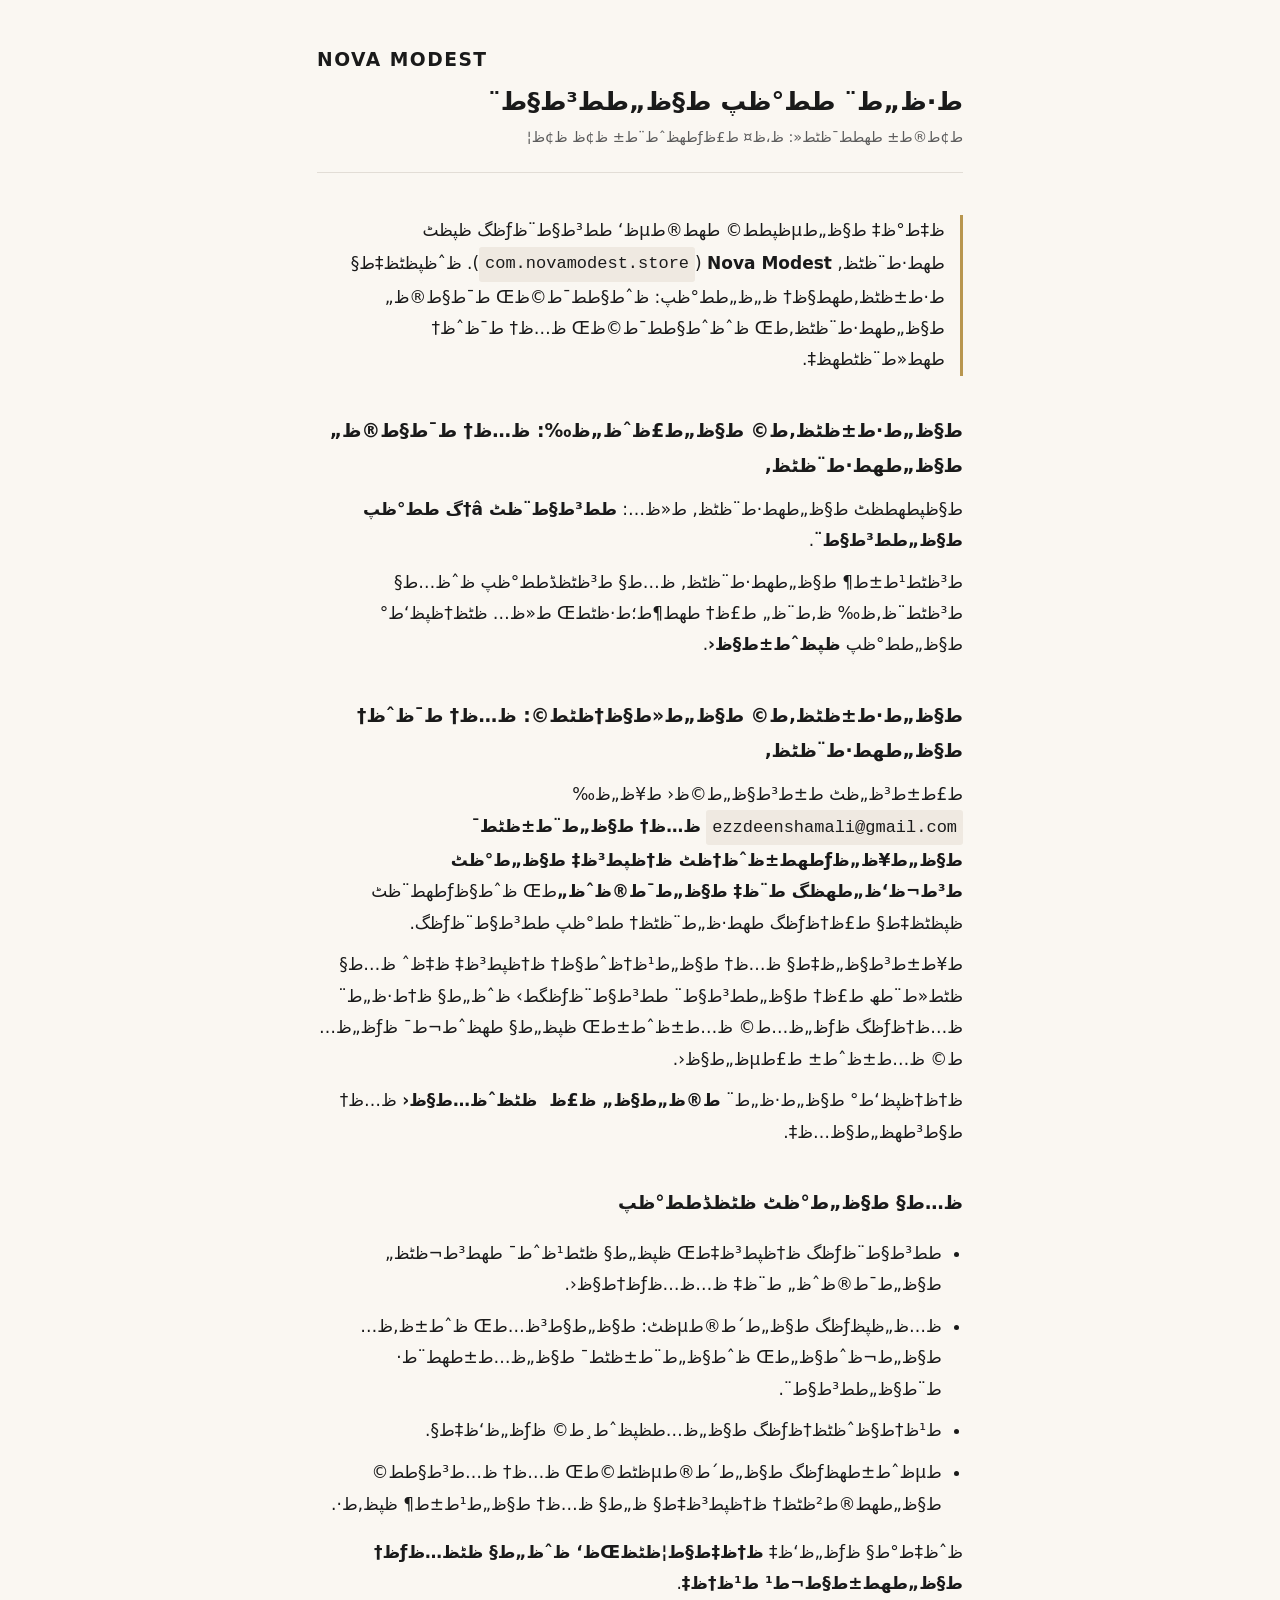
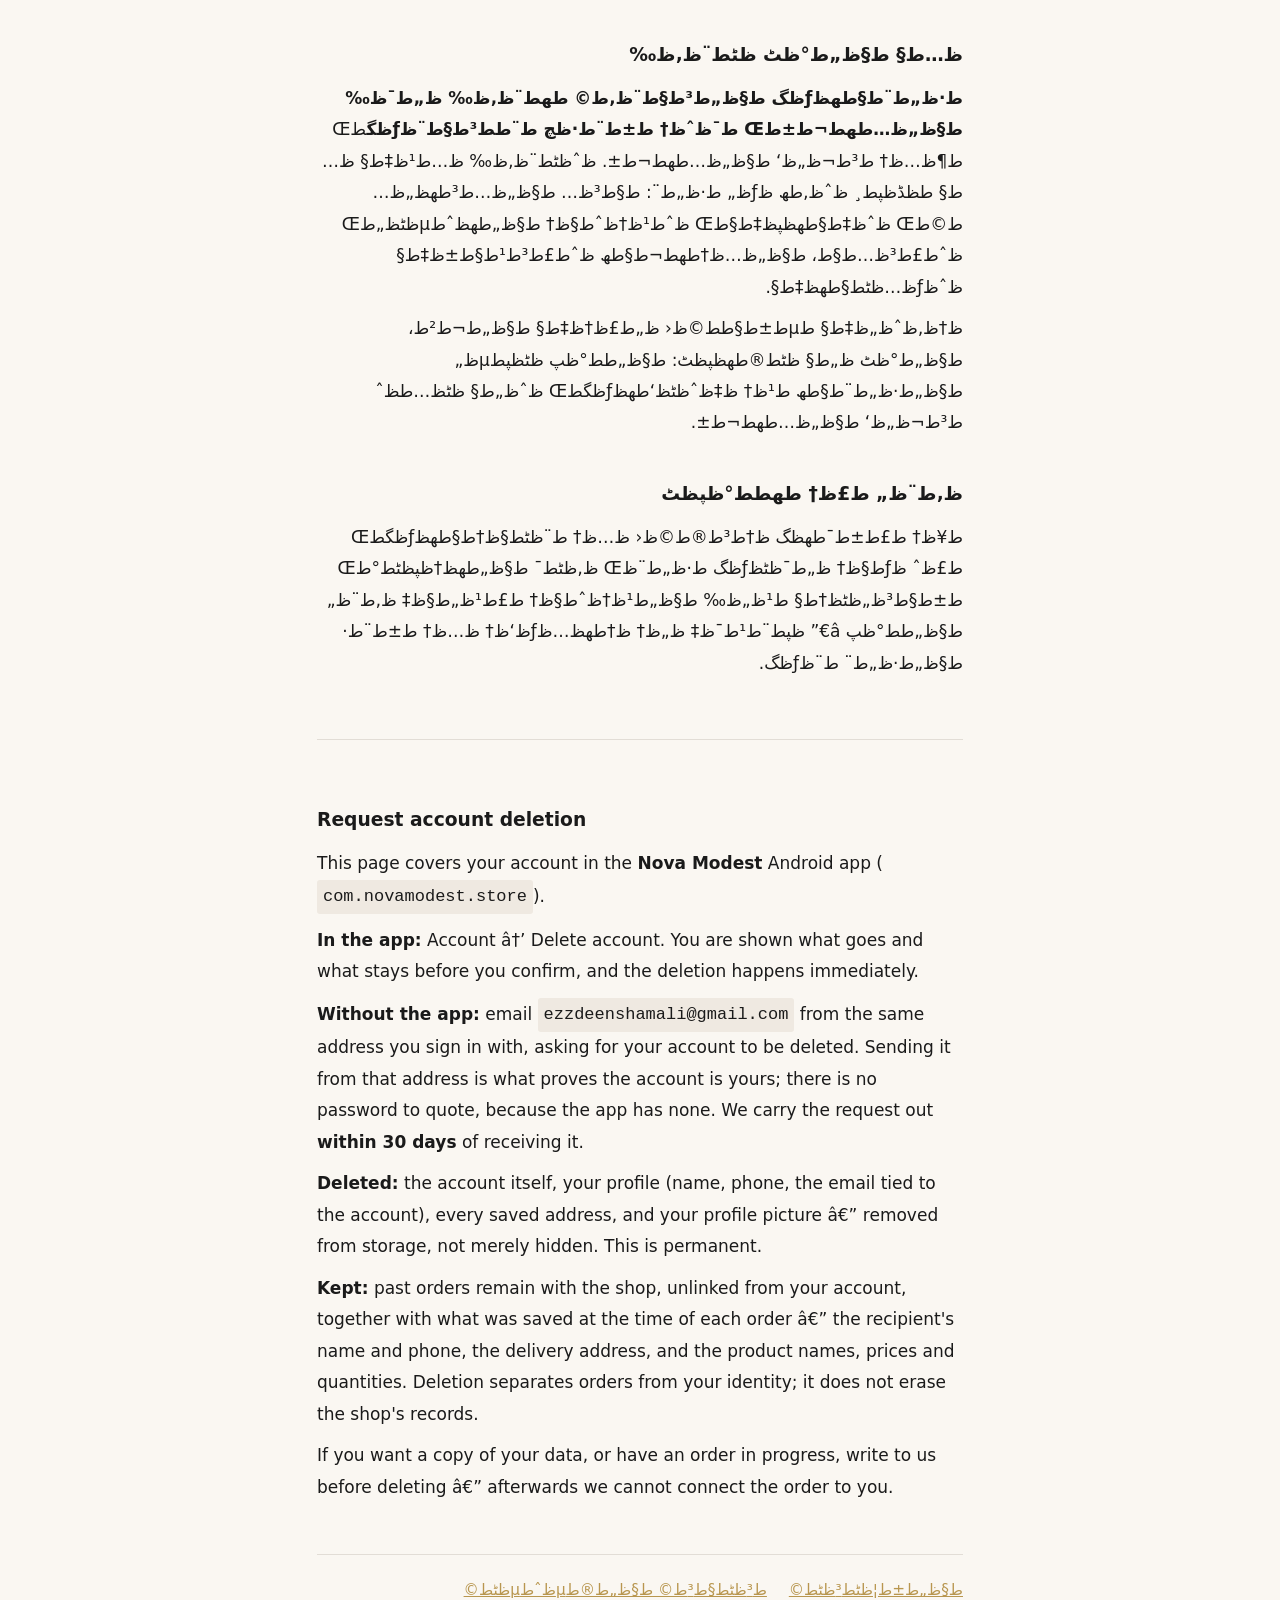
==== delete-account/index.html @ 690c76cb "Privacy policy and account-deletion pages Two static pages Google Play requires alongside the app: a" ====
<!doctype html>
<html lang="ar" dir="rtl">
  <head>
    <meta charset="utf-8" />
    <meta name="viewport" content="width=device-width, initial-scale=1" />
    <title>ط·ظ„ط¨ ط­ط°ظپ ط§ظ„ط­ط³ط§ط¨ â€” Nova Modest</title>
    <meta
      name="description"
      content="ظƒظٹظپ طھط­ط°ظپظٹظ† ط­ط³ط§ط¨ Nova ModestطŒ ظ…ظ† ط¯ط§ط®ظ„ ط§ظ„طھط·ط¨ظٹظ‚ ط£ظˆ ظ…ظ† ط¯ظˆظ†ظ‡طŒ ظˆظ…ط§ ط§ظ„ط°ظٹ ظٹظڈط­ط°ظپ ظˆظ…ط§ ط§ظ„ط°ظٹ ظٹط¨ظ‚ظ‰."
    />
    <link rel="stylesheet" href="../style.css" />
  </head>
  <body>
    <header>
      <p class="brand">NOVA MODEST</p>
      <h1>ط·ظ„ط¨ ط­ط°ظپ ط§ظ„ط­ط³ط§ط¨</h1>
      <p class="updated">ط¢ط®ط± طھط­ط¯ظٹط«: ظ،ظ¤ ط£ظƒطھظˆط¨ط± ظ¢ظ ظ¢ظ¦</p>
    </header>

    <main>
      <p class="lead">
        ظ‡ط°ظ‡ ط§ظ„طµظپط­ط© طھط®طµظ‘ ط­ط³ط§ط¨ظƒظگ ظپظٹ طھط·ط¨ظٹظ‚ <strong>Nova Modest</strong>
        (<code>com.novamodest.store</code>). ظˆظپظٹظ‡ط§ ط·ط±ظٹظ‚طھط§ظ† ظ„ظ„ط­ط°ظپ: ظˆط§ط­ط¯ط©ظŒ ط¯ط§ط®ظ„
        ط§ظ„طھط·ط¨ظٹظ‚طŒ ظˆظˆط§ط­ط¯ط©ظŒ ظ…ظ† ط¯ظˆظ† طھط«ط¨ظٹطھظ‡.
      </p>

      <h2>ط§ظ„ط·ط±ظٹظ‚ط© ط§ظ„ط£ظˆظ„ظ‰: ظ…ظ† ط¯ط§ط®ظ„ ط§ظ„طھط·ط¨ظٹظ‚</h2>
      <p>ط§ظپطھط­ظٹ ط§ظ„طھط·ط¨ظٹظ‚ ط«ظ…: <strong>ط­ط³ط§ط¨ظٹ â†گ ط­ط°ظپ ط§ظ„ط­ط³ط§ط¨</strong>.</p>
      <p>
        ط³ظٹط¹ط±ط¶ ط§ظ„طھط·ط¨ظٹظ‚ ظ…ط§ ط³ظٹظڈط­ط°ظپ ظˆظ…ط§ ط³ظٹط¨ظ‚ظ‰ ظ‚ط¨ظ„ ط£ظ† طھط¶ط؛ط·ظٹطŒ ط«ظ… ظٹظ†ظپظ‘ط° ط§ظ„ط­ط°ظپ
        <strong>ظپظˆط±ط§ظ‹</strong>.
      </p>

      <h2>ط§ظ„ط·ط±ظٹظ‚ط© ط§ظ„ط«ط§ظ†ظٹط©: ظ…ظ† ط¯ظˆظ† ط§ظ„طھط·ط¨ظٹظ‚</h2>
      <p>
        ط£ط±ط³ظ„ظٹ ط±ط³ط§ظ„ط©ظ‹ ط¥ظ„ظ‰ <code>ezzdeenshamali@gmail.com</code>
        <strong>ظ…ظ† ط§ظ„ط¨ط±ظٹط¯ ط§ظ„ط¥ظ„ظƒطھط±ظˆظ†ظٹ ظ†ظپط³ظ‡ ط§ظ„ط°ظٹ ط³ط¬ظ‘ظ„طھظگ ط¨ظ‡ ط§ظ„ط¯ط®ظˆظ„</strong>طŒ ظˆط§ظƒطھط¨ظٹ
        ظپظٹظ‡ط§ ط£ظ†ظƒظگ طھط·ظ„ط¨ظٹظ† ط­ط°ظپ ط­ط³ط§ط¨ظƒظگ.
      </p>
      <p>
        ط¥ط±ط³ط§ظ„ظ‡ط§ ظ…ظ† ط§ظ„ط¹ظ†ظˆط§ظ† ظ†ظپط³ظ‡ ظ‡ظˆ ظ…ط§ ظٹط«ط¨طھ ط£ظ† ط§ظ„ط­ط³ط§ط¨ ط­ط³ط§ط¨ظƒظگط› ظˆظ„ط§ ظ†ط·ظ„ط¨ ظ…ظ†ظƒظگ ظƒظ„ظ…ط©
        ظ…ط±ظˆط±طŒ ظپظ„ط§ طھظˆط¬ط¯ ظƒظ„ظ…ط© ظ…ط±ظˆط± ط£طµظ„ط§ظ‹.
      </p>
      <p>ظ†ظ†ظپظ‘ط° ط§ظ„ط·ظ„ط¨ <strong>ط®ظ„ط§ظ„ ظ£ظ  ظٹظˆظ…ط§ظ‹</strong> ظ…ظ† ط§ط³طھظ„ط§ظ…ظ‡.</p>

      <h2>ظ…ط§ ط§ظ„ط°ظٹ ظٹظڈط­ط°ظپ</h2>
      <ul>
        <li>ط­ط³ط§ط¨ظƒظگ ظ†ظپط³ظ‡طŒ ظپظ„ط§ ظٹط¹ظˆط¯ طھط³ط¬ظٹظ„ ط§ظ„ط¯ط®ظˆظ„ ط¨ظ‡ ظ…ظ…ظƒظ†ط§ظ‹.</li>
        <li>ظ…ظ„ظپظƒظگ ط§ظ„ط´ط®طµظٹ: ط§ظ„ط§ط³ظ…طŒ ظˆط±ظ‚ظ… ط§ظ„ط¬ظˆط§ظ„طŒ ظˆط§ظ„ط¨ط±ظٹط¯ ط§ظ„ظ…ط±طھط¨ط· ط¨ط§ظ„ط­ط³ط§ط¨.</li>
        <li>ط¹ظ†ط§ظˆظٹظ†ظƒظگ ط§ظ„ظ…ط­ظپظˆط¸ط© ظƒظ„ظ‘ظ‡ط§.</li>
        <li>طµظˆط±طھظƒظگ ط§ظ„ط´ط®طµظٹط©طŒ ظ…ظ† ظ…ط³ط§ط­ط© ط§ظ„طھط®ط²ظٹظ† ظ†ظپط³ظ‡ط§ ظ„ط§ ظ…ظ† ط§ظ„ط¹ط±ط¶ ظپظ‚ط·.</li>
      </ul>
      <p>ظˆظ‡ط°ط§ ظƒظ„ظ‘ظ‡ <strong>ظ†ظ‡ط§ط¦ظٹظŒظ‘ ظˆظ„ط§ ظٹظ…ظƒظ† ط§ظ„طھط±ط§ط¬ط¹ ط¹ظ†ظ‡</strong>.</p>

      <h2>ظ…ط§ ط§ظ„ط°ظٹ ظٹط¨ظ‚ظ‰</h2>
      <p>
        <strong>ط·ظ„ط¨ط§طھظƒظگ ط§ظ„ط³ط§ط¨ظ‚ط© طھط¨ظ‚ظ‰ ظ„ط¯ظ‰ ط§ظ„ظ…طھط¬ط±طŒ ط¯ظˆظ† ط±ط¨ط·ظچ ط¨ط­ط³ط§ط¨ظƒظگ</strong>طŒ ط¶ظ…ظ†
        ط³ط¬ظ„ظ‘ ط§ظ„ظ…طھط¬ط±. ظˆظٹط¨ظ‚ظ‰ ظ…ط¹ظ‡ط§ ظ…ط§ ط­ظڈظپط¸ ظˆظ‚طھ ظƒظ„ ط·ظ„ط¨: ط§ط³ظ… ط§ظ„ظ…ط³طھظ„ظ…ط©طŒ ظˆظ‡ط§طھظپظ‡ط§طŒ ظˆط¹ظ†ظˆط§ظ†
        ط§ظ„طھظˆطµظٹظ„طŒ ظˆط£ط³ظ…ط§ط، ط§ظ„ظ…ظ†طھط¬ط§طھ ظˆط£ط³ط¹ط§ط±ظ‡ط§ ظˆظƒظ…ظٹط§طھظ‡ط§.
      </p>
      <p>
        ظ†ظ‚ظˆظ„ظ‡ط§ طµط±ط§ط­ط©ظ‹ ظ„ط£ظ†ظ‡ط§ ط§ظ„ط¬ط²ط، ط§ظ„ط°ظٹ ظ„ط§ ظٹط®طھظپظٹ: ط§ظ„ط­ط°ظپ ظٹظپطµظ„ ط§ظ„ط·ظ„ط¨ط§طھ ط¹ظ† ظ‡ظˆظٹظ‘طھظƒظگطŒ
        ظˆظ„ط§ ظٹظ…ط­ظˆ ط³ط¬ظ„ظ‘ ط§ظ„ظ…طھط¬ط±.
      </p>

      <h2>ظ‚ط¨ظ„ ط£ظ† طھط­ط°ظپظٹ</h2>
      <p>
        ط¥ظ† ط£ط±ط¯طھظگ ظ†ط³ط®ط©ظ‹ ظ…ظ† ط¨ظٹط§ظ†ط§طھظƒظگطŒ ط£ظˆ ظƒط§ظ† ظ„ط¯ظٹظƒظگ ط·ظ„ط¨ظŒ ظ‚ظٹط¯ ط§ظ„طھظ†ظپظٹط°طŒ ط±ط§ط³ظ„ظٹظ†ط§ ط¹ظ„ظ‰
        ط§ظ„ط¹ظ†ظˆط§ظ† ط£ط¹ظ„ط§ظ‡ ظ‚ط¨ظ„ ط§ظ„ط­ط°ظپ â€” ظپط¨ط¹ط¯ظ‡ ظ„ظ† ظ†طھظ…ظƒظ‘ظ† ظ…ظ† ط±ط¨ط· ط§ظ„ط·ظ„ط¨ ط¨ظƒظگ.
      </p>

      <section class="en" lang="en">
        <h2>Request account deletion</h2>
        <p>
          This page covers your account in the <strong>Nova Modest</strong>
          Android app (<code>com.novamodest.store</code>).
        </p>
        <p>
          <strong>In the app:</strong> Account â†’ Delete account. You are shown
          what goes and what stays before you confirm, and the deletion happens
          immediately.
        </p>
        <p>
          <strong>Without the app:</strong> email
          <code>ezzdeenshamali@gmail.com</code> from the same address you sign in with,
          asking for your account to be deleted. Sending it from that address is
          what proves the account is yours; there is no password to quote,
          because the app has none. We carry the request out
          <strong>within 30 days</strong> of receiving it.
        </p>
        <p>
          <strong>Deleted:</strong> the account itself, your profile (name,
          phone, the email tied to the account), every saved address, and your
          profile picture â€” removed from storage, not merely hidden. This is
          permanent.
        </p>
        <p>
          <strong>Kept:</strong> past orders remain with the shop, unlinked from
          your account, together with what was saved at the time of each order â€”
          the recipient's name and phone, the delivery address, and the product
          names, prices and quantities. Deletion separates orders from your
          identity; it does not erase the shop's records.
        </p>
        <p>
          If you want a copy of your data, or have an order in progress, write to
          us before deleting â€” afterwards we cannot connect the order to you.
        </p>
      </section>

      <nav>
        <a href="../">ط§ظ„ط±ط¦ظٹط³ظٹط©</a>
        <a href="../privacy/">ط³ظٹط§ط³ط© ط§ظ„ط®طµظˆطµظٹط©</a>
      </nav>
    </main>
  </body>
</html>
---- style.css ----
/* No web fonts, no CDN, no scripts anywhere on this site.
   A privacy page that loads a font from a third party hands that third party
   the reader's IP address, which the page would then have to disclose. System
   fonts cost nothing and disclose nothing. */

:root {
  --ink: #1a1a1a;
  --muted: #5c5c5c;
  --rule: #e2ddd6;
  --paper: #faf7f2;
  --accent: #b8964f;
  --measure: 38rem;
}

* {
  box-sizing: border-box;
}

html {
  font-size: 17px;
}

body {
  margin: 0;
  padding: 2.5rem 1.25rem 4rem;
  background: var(--paper);
  color: var(--ink);
  line-height: 1.85;
  font-family: "Segoe UI", Tahoma, "Noto Sans Arabic", system-ui, -apple-system,
    sans-serif;
}

main {
  max-width: var(--measure);
  margin-inline: auto;
}

header {
  max-width: var(--measure);
  margin: 0 auto 2.5rem;
  padding-bottom: 1.25rem;
  border-bottom: 1px solid var(--rule);
}

.brand {
  font-size: 1.1rem;
  font-weight: 700;
  letter-spacing: 0.08em;
  margin: 0;
  /* direction-fixed: the brandmark's glyph order does not follow the reader */
  direction: ltr;
  text-align: start;
}

h1 {
  font-size: 1.5rem;
  line-height: 1.4;
  margin: 0.4rem 0 0.25rem;
}

h2 {
  font-size: 1.1rem;
  margin: 2.25rem 0 0.5rem;
}

p,
li {
  margin: 0.6rem 0;
}

ul {
  padding-inline-start: 1.25rem;
}

a {
  color: var(--accent);
}

.updated {
  color: var(--muted);
  font-size: 0.85rem;
  margin: 0;
}

.lead {
  border-inline-start: 3px solid var(--accent);
  padding-inline-start: 0.9rem;
  margin-block: 1.5rem;
}

.en {
  direction: ltr;
  text-align: left;
  margin-top: 3.5rem;
  padding-top: 1.5rem;
  border-top: 1px solid var(--rule);
}

nav {
  margin-top: 3rem;
  padding-top: 1.25rem;
  border-top: 1px solid var(--rule);
  font-size: 0.9rem;
}

nav a {
  margin-inline-end: 1rem;
}

code {
  background: #efe9e1;
  padding: 0.1rem 0.35rem;
  border-radius: 3px;
  /* direction-fixed: an address and a package name read left to right */
  direction: ltr;
  display: inline-block;
}
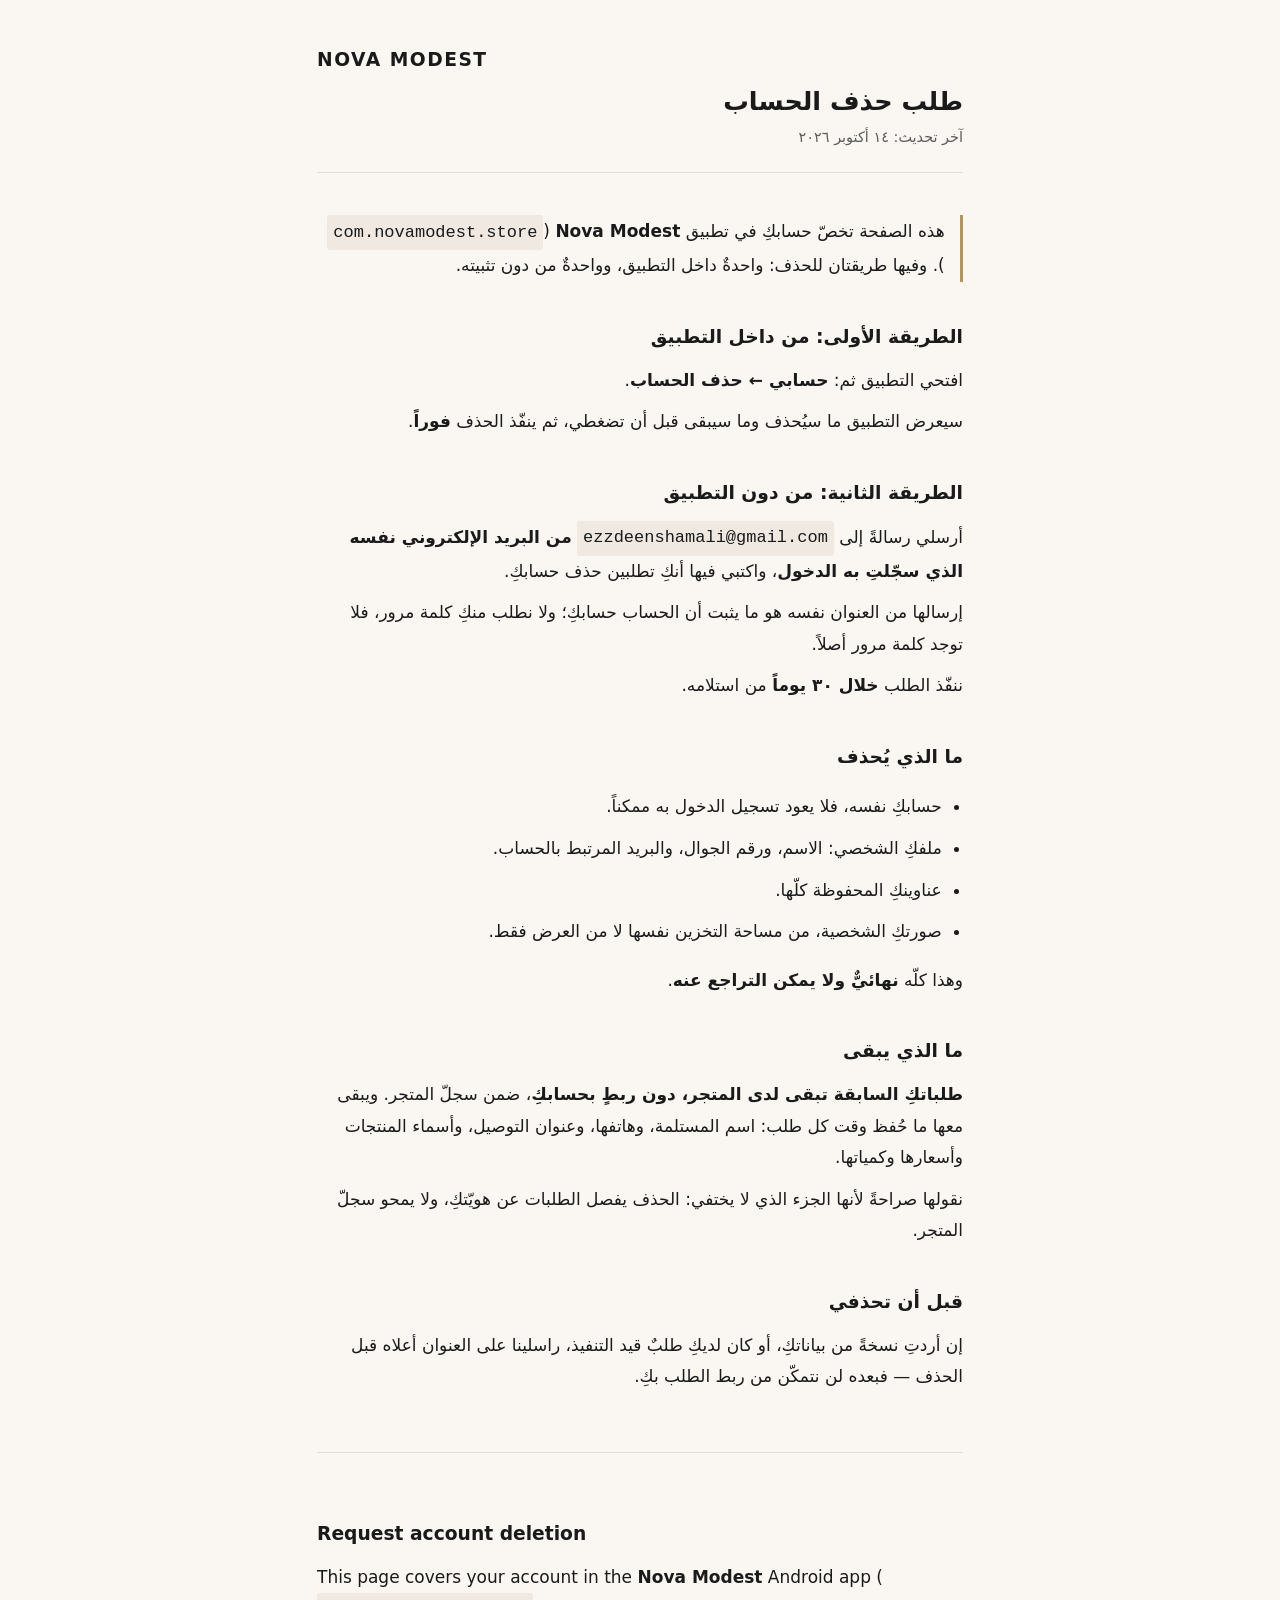
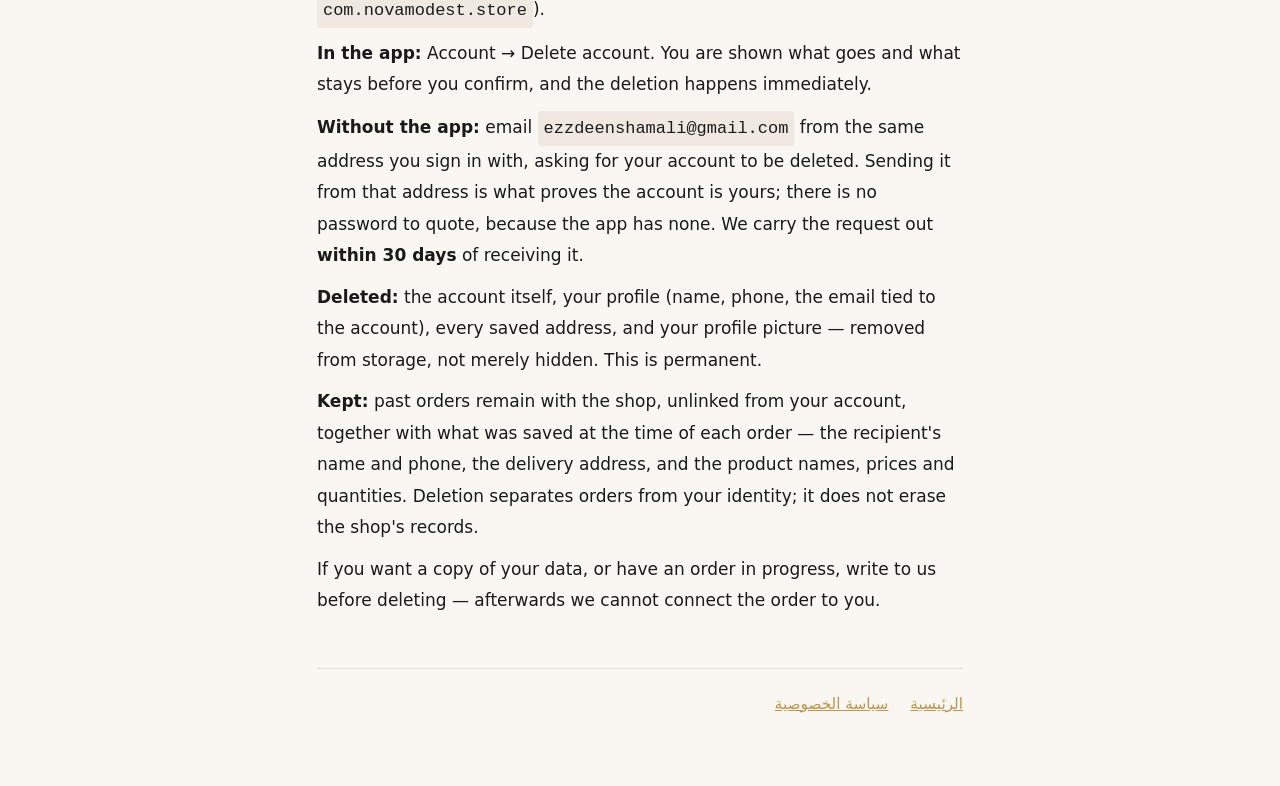
==== commit 80a0932c: "Repair the Arabic: the two edited pages were double-encoded Both pages went through a PowerShell sub" ====
--- a/delete-account/index.html
+++ b/delete-account/index.html
@@ -3,70 +3,70 @@
   <head>
     <meta charset="utf-8" />
     <meta name="viewport" content="width=device-width, initial-scale=1" />
-    <title>ط·ظ„ط¨ ط­ط°ظپ ط§ظ„ط­ط³ط§ط¨ â€” Nova Modest</title>
+    <title>طلب حذف الحساب — Nova Modest</title>
     <meta
       name="description"
-      content="ظƒظٹظپ طھط­ط°ظپظٹظ† ط­ط³ط§ط¨ Nova ModestطŒ ظ…ظ† ط¯ط§ط®ظ„ ط§ظ„طھط·ط¨ظٹظ‚ ط£ظˆ ظ…ظ† ط¯ظˆظ†ظ‡طŒ ظˆظ…ط§ ط§ظ„ط°ظٹ ظٹظڈط­ط°ظپ ظˆظ…ط§ ط§ظ„ط°ظٹ ظٹط¨ظ‚ظ‰."
+      content="كيف تحذفين حساب Nova Modest، من داخل التطبيق أو من دونه، وما الذي يُحذف وما الذي يبقى."
     />
     <link rel="stylesheet" href="../style.css" />
   </head>
   <body>
     <header>
       <p class="brand">NOVA MODEST</p>
-      <h1>ط·ظ„ط¨ ط­ط°ظپ ط§ظ„ط­ط³ط§ط¨</h1>
-      <p class="updated">ط¢ط®ط± طھط­ط¯ظٹط«: ظ،ظ¤ ط£ظƒطھظˆط¨ط± ظ¢ظ ظ¢ظ¦</p>
+      <h1>طلب حذف الحساب</h1>
+      <p class="updated">آخر تحديث: ١٤ أكتوبر ٢٠٢٦</p>
     </header>
 
     <main>
       <p class="lead">
-        ظ‡ط°ظ‡ ط§ظ„طµظپط­ط© طھط®طµظ‘ ط­ط³ط§ط¨ظƒظگ ظپظٹ طھط·ط¨ظٹظ‚ <strong>Nova Modest</strong>
-        (<code>com.novamodest.store</code>). ظˆظپظٹظ‡ط§ ط·ط±ظٹظ‚طھط§ظ† ظ„ظ„ط­ط°ظپ: ظˆط§ط­ط¯ط©ظŒ ط¯ط§ط®ظ„
-        ط§ظ„طھط·ط¨ظٹظ‚طŒ ظˆظˆط§ط­ط¯ط©ظŒ ظ…ظ† ط¯ظˆظ† طھط«ط¨ظٹطھظ‡.
+        هذه الصفحة تخصّ حسابكِ في تطبيق <strong>Nova Modest</strong>
+        (<code>com.novamodest.store</code>). وفيها طريقتان للحذف: واحدةٌ داخل
+        التطبيق، وواحدةٌ من دون تثبيته.
       </p>
 
-      <h2>ط§ظ„ط·ط±ظٹظ‚ط© ط§ظ„ط£ظˆظ„ظ‰: ظ…ظ† ط¯ط§ط®ظ„ ط§ظ„طھط·ط¨ظٹظ‚</h2>
-      <p>ط§ظپطھط­ظٹ ط§ظ„طھط·ط¨ظٹظ‚ ط«ظ…: <strong>ط­ط³ط§ط¨ظٹ â†گ ط­ط°ظپ ط§ظ„ط­ط³ط§ط¨</strong>.</p>
+      <h2>الطريقة الأولى: من داخل التطبيق</h2>
+      <p>افتحي التطبيق ثم: <strong>حسابي ← حذف الحساب</strong>.</p>
       <p>
-        ط³ظٹط¹ط±ط¶ ط§ظ„طھط·ط¨ظٹظ‚ ظ…ط§ ط³ظٹظڈط­ط°ظپ ظˆظ…ط§ ط³ظٹط¨ظ‚ظ‰ ظ‚ط¨ظ„ ط£ظ† طھط¶ط؛ط·ظٹطŒ ط«ظ… ظٹظ†ظپظ‘ط° ط§ظ„ط­ط°ظپ
-        <strong>ظپظˆط±ط§ظ‹</strong>.
+        سيعرض التطبيق ما سيُحذف وما سيبقى قبل أن تضغطي، ثم ينفّذ الحذف
+        <strong>فوراً</strong>.
       </p>
 
-      <h2>ط§ظ„ط·ط±ظٹظ‚ط© ط§ظ„ط«ط§ظ†ظٹط©: ظ…ظ† ط¯ظˆظ† ط§ظ„طھط·ط¨ظٹظ‚</h2>
+      <h2>الطريقة الثانية: من دون التطبيق</h2>
       <p>
-        ط£ط±ط³ظ„ظٹ ط±ط³ط§ظ„ط©ظ‹ ط¥ظ„ظ‰ <code>ezzdeenshamali@gmail.com</code>
-        <strong>ظ…ظ† ط§ظ„ط¨ط±ظٹط¯ ط§ظ„ط¥ظ„ظƒطھط±ظˆظ†ظٹ ظ†ظپط³ظ‡ ط§ظ„ط°ظٹ ط³ط¬ظ‘ظ„طھظگ ط¨ظ‡ ط§ظ„ط¯ط®ظˆظ„</strong>طŒ ظˆط§ظƒطھط¨ظٹ
-        ظپظٹظ‡ط§ ط£ظ†ظƒظگ طھط·ظ„ط¨ظٹظ† ط­ط°ظپ ط­ط³ط§ط¨ظƒظگ.
+        أرسلي رسالةً إلى <code>ezzdeenshamali@gmail.com</code>
+        <strong>من البريد الإلكتروني نفسه الذي سجّلتِ به الدخول</strong>، واكتبي
+        فيها أنكِ تطلبين حذف حسابكِ.
       </p>
       <p>
-        ط¥ط±ط³ط§ظ„ظ‡ط§ ظ…ظ† ط§ظ„ط¹ظ†ظˆط§ظ† ظ†ظپط³ظ‡ ظ‡ظˆ ظ…ط§ ظٹط«ط¨طھ ط£ظ† ط§ظ„ط­ط³ط§ط¨ ط­ط³ط§ط¨ظƒظگط› ظˆظ„ط§ ظ†ط·ظ„ط¨ ظ…ظ†ظƒظگ ظƒظ„ظ…ط©
-        ظ…ط±ظˆط±طŒ ظپظ„ط§ طھظˆط¬ط¯ ظƒظ„ظ…ط© ظ…ط±ظˆط± ط£طµظ„ط§ظ‹.
+        إرسالها من العنوان نفسه هو ما يثبت أن الحساب حسابكِ؛ ولا نطلب منكِ كلمة
+        مرور، فلا توجد كلمة مرور أصلاً.
       </p>
-      <p>ظ†ظ†ظپظ‘ط° ط§ظ„ط·ظ„ط¨ <strong>ط®ظ„ط§ظ„ ظ£ظ  ظٹظˆظ…ط§ظ‹</strong> ظ…ظ† ط§ط³طھظ„ط§ظ…ظ‡.</p>
+      <p>ننفّذ الطلب <strong>خلال ٣٠ يوماً</strong> من استلامه.</p>
 
-      <h2>ظ…ط§ ط§ظ„ط°ظٹ ظٹظڈط­ط°ظپ</h2>
+      <h2>ما الذي يُحذف</h2>
       <ul>
-        <li>ط­ط³ط§ط¨ظƒظگ ظ†ظپط³ظ‡طŒ ظپظ„ط§ ظٹط¹ظˆط¯ طھط³ط¬ظٹظ„ ط§ظ„ط¯ط®ظˆظ„ ط¨ظ‡ ظ…ظ…ظƒظ†ط§ظ‹.</li>
-        <li>ظ…ظ„ظپظƒظگ ط§ظ„ط´ط®طµظٹ: ط§ظ„ط§ط³ظ…طŒ ظˆط±ظ‚ظ… ط§ظ„ط¬ظˆط§ظ„طŒ ظˆط§ظ„ط¨ط±ظٹط¯ ط§ظ„ظ…ط±طھط¨ط· ط¨ط§ظ„ط­ط³ط§ط¨.</li>
-        <li>ط¹ظ†ط§ظˆظٹظ†ظƒظگ ط§ظ„ظ…ط­ظپظˆط¸ط© ظƒظ„ظ‘ظ‡ط§.</li>
-        <li>طµظˆط±طھظƒظگ ط§ظ„ط´ط®طµظٹط©طŒ ظ…ظ† ظ…ط³ط§ط­ط© ط§ظ„طھط®ط²ظٹظ† ظ†ظپط³ظ‡ط§ ظ„ط§ ظ…ظ† ط§ظ„ط¹ط±ط¶ ظپظ‚ط·.</li>
+        <li>حسابكِ نفسه، فلا يعود تسجيل الدخول به ممكناً.</li>
+        <li>ملفكِ الشخصي: الاسم، ورقم الجوال، والبريد المرتبط بالحساب.</li>
+        <li>عناوينكِ المحفوظة كلّها.</li>
+        <li>صورتكِ الشخصية، من مساحة التخزين نفسها لا من العرض فقط.</li>
       </ul>
-      <p>ظˆظ‡ط°ط§ ظƒظ„ظ‘ظ‡ <strong>ظ†ظ‡ط§ط¦ظٹظŒظ‘ ظˆظ„ط§ ظٹظ…ظƒظ† ط§ظ„طھط±ط§ط¬ط¹ ط¹ظ†ظ‡</strong>.</p>
+      <p>وهذا كلّه <strong>نهائيٌّ ولا يمكن التراجع عنه</strong>.</p>
 
-      <h2>ظ…ط§ ط§ظ„ط°ظٹ ظٹط¨ظ‚ظ‰</h2>
+      <h2>ما الذي يبقى</h2>
       <p>
-        <strong>ط·ظ„ط¨ط§طھظƒظگ ط§ظ„ط³ط§ط¨ظ‚ط© طھط¨ظ‚ظ‰ ظ„ط¯ظ‰ ط§ظ„ظ…طھط¬ط±طŒ ط¯ظˆظ† ط±ط¨ط·ظچ ط¨ط­ط³ط§ط¨ظƒظگ</strong>طŒ ط¶ظ…ظ†
-        ط³ط¬ظ„ظ‘ ط§ظ„ظ…طھط¬ط±. ظˆظٹط¨ظ‚ظ‰ ظ…ط¹ظ‡ط§ ظ…ط§ ط­ظڈظپط¸ ظˆظ‚طھ ظƒظ„ ط·ظ„ط¨: ط§ط³ظ… ط§ظ„ظ…ط³طھظ„ظ…ط©طŒ ظˆظ‡ط§طھظپظ‡ط§طŒ ظˆط¹ظ†ظˆط§ظ†
-        ط§ظ„طھظˆطµظٹظ„طŒ ظˆط£ط³ظ…ط§ط، ط§ظ„ظ…ظ†طھط¬ط§طھ ظˆط£ط³ط¹ط§ط±ظ‡ط§ ظˆظƒظ…ظٹط§طھظ‡ط§.
+        <strong>طلباتكِ السابقة تبقى لدى المتجر، دون ربطٍ بحسابكِ</strong>، ضمن
+        سجلّ المتجر. ويبقى معها ما حُفظ وقت كل طلب: اسم المستلمة، وهاتفها، وعنوان
+        التوصيل، وأسماء المنتجات وأسعارها وكمياتها.
       </p>
       <p>
-        ظ†ظ‚ظˆظ„ظ‡ط§ طµط±ط§ط­ط©ظ‹ ظ„ط£ظ†ظ‡ط§ ط§ظ„ط¬ط²ط، ط§ظ„ط°ظٹ ظ„ط§ ظٹط®طھظپظٹ: ط§ظ„ط­ط°ظپ ظٹظپطµظ„ ط§ظ„ط·ظ„ط¨ط§طھ ط¹ظ† ظ‡ظˆظٹظ‘طھظƒظگطŒ
-        ظˆظ„ط§ ظٹظ…ط­ظˆ ط³ط¬ظ„ظ‘ ط§ظ„ظ…طھط¬ط±.
+        نقولها صراحةً لأنها الجزء الذي لا يختفي: الحذف يفصل الطلبات عن هويّتكِ،
+        ولا يمحو سجلّ المتجر.
       </p>
 
-      <h2>ظ‚ط¨ظ„ ط£ظ† طھط­ط°ظپظٹ</h2>
+      <h2>قبل أن تحذفي</h2>
       <p>
-        ط¥ظ† ط£ط±ط¯طھظگ ظ†ط³ط®ط©ظ‹ ظ…ظ† ط¨ظٹط§ظ†ط§طھظƒظگطŒ ط£ظˆ ظƒط§ظ† ظ„ط¯ظٹظƒظگ ط·ظ„ط¨ظŒ ظ‚ظٹط¯ ط§ظ„طھظ†ظپظٹط°طŒ ط±ط§ط³ظ„ظٹظ†ط§ ط¹ظ„ظ‰
-        ط§ظ„ط¹ظ†ظˆط§ظ† ط£ط¹ظ„ط§ظ‡ ظ‚ط¨ظ„ ط§ظ„ط­ط°ظپ â€” ظپط¨ط¹ط¯ظ‡ ظ„ظ† ظ†طھظ…ظƒظ‘ظ† ظ…ظ† ط±ط¨ط· ط§ظ„ط·ظ„ط¨ ط¨ظƒظگ.
+        إن أردتِ نسخةً من بياناتكِ، أو كان لديكِ طلبٌ قيد التنفيذ، راسلينا على
+        العنوان أعلاه قبل الحذف — فبعده لن نتمكّن من ربط الطلب بكِ.
       </p>
 
       <section class="en" lang="en">
@@ -76,7 +76,7 @@
           Android app (<code>com.novamodest.store</code>).
         </p>
         <p>
-          <strong>In the app:</strong> Account â†’ Delete account. You are shown
+          <strong>In the app:</strong> Account → Delete account. You are shown
           what goes and what stays before you confirm, and the deletion happens
           immediately.
         </p>
@@ -91,25 +91,25 @@
         <p>
           <strong>Deleted:</strong> the account itself, your profile (name,
           phone, the email tied to the account), every saved address, and your
-          profile picture â€” removed from storage, not merely hidden. This is
+          profile picture — removed from storage, not merely hidden. This is
           permanent.
         </p>
         <p>
           <strong>Kept:</strong> past orders remain with the shop, unlinked from
-          your account, together with what was saved at the time of each order â€”
+          your account, together with what was saved at the time of each order —
           the recipient's name and phone, the delivery address, and the product
           names, prices and quantities. Deletion separates orders from your
           identity; it does not erase the shop's records.
         </p>
         <p>
           If you want a copy of your data, or have an order in progress, write to
-          us before deleting â€” afterwards we cannot connect the order to you.
+          us before deleting — afterwards we cannot connect the order to you.
         </p>
       </section>
 
       <nav>
-        <a href="../">ط§ظ„ط±ط¦ظٹط³ظٹط©</a>
-        <a href="../privacy/">ط³ظٹط§ط³ط© ط§ظ„ط®طµظˆطµظٹط©</a>
+        <a href="../">الرئيسية</a>
+        <a href="../privacy/">سياسة الخصوصية</a>
       </nav>
     </main>
   </body>
